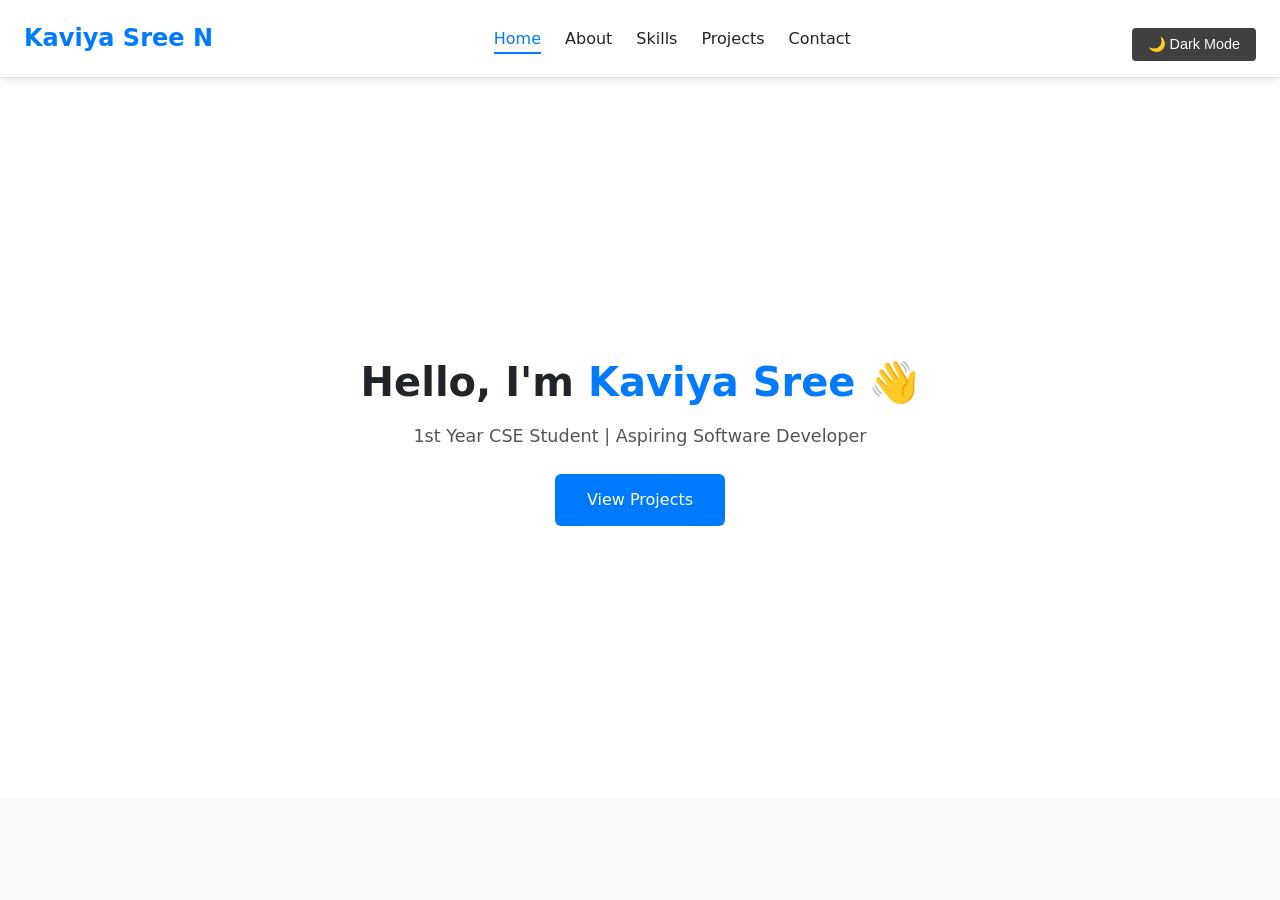
==== index.html @ c75dd2bb "Add files via upload" ====
<!DOCTYPE html>
<html lang="en">
<head>
  <meta charset="UTF-8">
  <meta name="viewport" content="width=device-width, initial-scale=1.0">
  <title>Kaviya | Home</title>
  <link rel="stylesheet" href="style.css">
</head>
<body>

  <header>
    <h2 class="logo">Kaviya Sree N</h2>
    <nav>
      <ul>
        <li><a href="index.html" class="active">Home</a></li>
        <li><a href="about.html">About</a></li>
        <li><a href="skills.html">Skills</a></li>
        <li><a href="projects.html">Projects</a></li>
        <li><a href="contact.html">Contact</a></li>
      </ul>
    </nav>
  </header>

  <section class="hero">
    <h1>Hello, I'm <span>Kaviya Sree</span> 👋</h1>
    <p>1st Year CSE Student | Aspiring Software Developer</p>
    <a href="projects.html" class="btn">View Projects</a>
  </section>

  <script src="script.js"></script>
</body>
</html>
---- style.css ----
/* style.css */
:root {
  --bg: #f8f9fa;
  --bg-dark: #1a1a1a;
  --text: #212529;
  --text-light: #f8f9fa;
  --accent: #007bff;
  --accent-alt: #0056b3;
  --card-bg: white;
  --card-bg-dark: #2d2d2d;
  --border: #dee2e6;
  --border-dark: #404040;
  --shadow: 0 2px 8px rgba(0, 0, 0, 0.1);
  --shadow-lg: 0 4px 12px rgba(0, 0, 0, 0.12);
}

* {
  margin: 0;
  padding: 0;
  box-sizing: border-box;
}

body {
  font-family: "Segoe UI", system-ui, -apple-system, sans-serif;
  background-color: var(--bg);
  color: var(--text);
  line-height: 1.6;
  transition: background-color 0.3s, color 0.3s;
}

.container {
  max-width: 1000px;
  margin: 0 auto;
  padding: 2rem 1.5rem;
}

/* Header & Navbar */
header {
  display: flex;
  justify-content: space-between;
  align-items: center;
  padding: 1rem 1.5rem;
  border-bottom: 1px solid var(--border);
  background-color: white;
  position: sticky;
  top: 0;
  z-index: 100;
  box-shadow: var(--shadow);
}

.logo {
  font-size: 1.5rem;
  font-weight: bold;
  color: var(--accent);
}

header nav ul {
  display: flex;
  gap: 1.5rem;
  list-style: none;
}

header nav a {
  text-decoration: none;
  color: var(--text);
  font-weight: 500;
  padding-bottom: 0.25rem;
  border-bottom: 2px solid transparent;
  transition: color 0.2s, border-color 0.2s;
}

header nav a:hover,
header nav a.active {
  color: var(--accent);
  border-bottom-color: var(--accent);
}

/* Dark mode body colors */
body.dark-mode {
  --bg: #121212;
  --text: #e0e0e0;
  --border: #404040;
  --card-bg: #242424;
}

/* Hero section */
.hero {
  min-height: 80vh;
  display: flex;
  flex-direction: column;
  justify-content: center;
  align-items: center;
  text-align: center;
  padding: 2rem 1rem;
  background-color: white;
}

.hero h1 {
  font-size: 2.5rem;
  margin-bottom: 0.5rem;
}

.hero span {
  color: var(--accent);
}

.hero p {
  font-size: 1.1rem;
  margin-bottom: 1.5rem;
  color: #555;
}

/* Button */
.btn {
  display: inline-block;
  background-color: var(--accent);
  color: white;
  padding: 0.8rem 2rem;
  border-radius: 6px;
  text-decoration: none;
  font-weight: 500;
  transition: transform 0.1s, box-shadow 0.1s, background-color 0.2s;
}

.btn:hover {
  transform: translateY(-2px);
  box-shadow: 0 4px 12px rgba(0, 0, 0, 0.2);
  background-color: var(--accent-alt);
}

/* Sections */
section h2 {
  margin-bottom: 1.5rem;
  font-size: 1.8rem;
  color: var(--accent);
}

/* Skills cards */
.skills-container {
  display: grid;
  grid-template-columns: repeat(auto-fit, minmax(140px, 1fr));
  gap: 1rem;
}

.card {
  background-color: var(--card-bg);
  border: 1px solid var(--border);
  border-radius: 8px;
  padding: 1rem;
  text-align: center;
  font-weight: 500;
  box-shadow: var(--shadow);
  transition: transform 0.2s, box-shadow 0.2s;
}

.card:hover {
  transform: translateY(-3px);
  box-shadow: var(--shadow-lg);
}

/* Projects */
#projects .project-card {
  border: 1px solid var(--border);
  border-radius: 8px;
  padding: 1.5rem;
  margin-bottom: 1.5rem;
  background-color: var(--card-bg);
  box-shadow: var(--shadow);
  transition: box-shadow 0.2s;
}

#projects .project-card:hover {
  box-shadow: var(--shadow-lg);
}

#projects .project-card p {
  margin-bottom: 1rem;
  color: #555;
}

/* Contact form */
#contact form {
  max-width: 600px;
  margin: 0 auto;
  display: flex;
  flex-direction: column;
  gap: 0.8rem;
}

#contact input,
#contact textarea {
  padding: 0.8rem;
  border: 1px solid var(--border);
  border-radius: 6px;
  font-size: 1rem;
  outline: none;
  background-color: var(--card-bg);
  color: inherit;
  transition: border-color 0.2s, box-shadow 0.2s;
}

#contact input:focus,
#contact textarea:focus {
  border-color: var(--accent);
  box-shadow: 0 0 0 3px rgba(0, 123, 255, 0.15);
}

#contact textarea {
  min-height: 120px;
}
/* Contact links (email, GitHub, LinkedIn) */
.contact-links {
  display: flex;
  flex-wrap: wrap;
  gap: 1rem;
  margin-bottom: 2rem;
}

.contact-link {
  display: flex;
  align-items: center;
  gap: 0.5rem;
  text-decoration: none;
  color: var(--accent);
  font-weight: 500;
  padding: 0.6rem 1rem;
  border: 1px solid var(--border);
  border-radius: 6px;
  transition: background-color 0.2s, border-color 0.2s;
}

.contact-link:hover {
  background-color: rgba(0, 123, 255, 0.05);
  border-color: var(--accent);
}

/* Icons inside links */
.contact-link i {
  font-size: 1.1rem;
}

/* Dark mode toggle */
#dark-mode-toggle {
  display: block;
  padding: 0.5rem 1rem;
  margin-top: 0.75rem;
  background-color: #404040;
  color: #f8f9fa;
  border: none;
  border-radius: 4px;
  cursor: pointer;
  font-size: 0.9rem;
  transition: background-color 0.2s;
}

#dark-mode-toggle:hover {
  background-color: #555;
}

/* Footer */
footer {
  text-align: center;
  padding: 1.5rem 1rem;
  font-size: 0.9rem;
  color: #666;
  border-top: 1px solid var(--border);
}

/* Responsive */
@media (max-width: 768px) {
  header {
    flex-direction: column;
    gap: 0.75rem;
  }

  header nav ul {
    flex-wrap: wrap;
    justify-content: center;
  }

  .hero h1 {
    font-size: 2rem;
  }

  .container {
    padding: 1.5rem;
  }
}
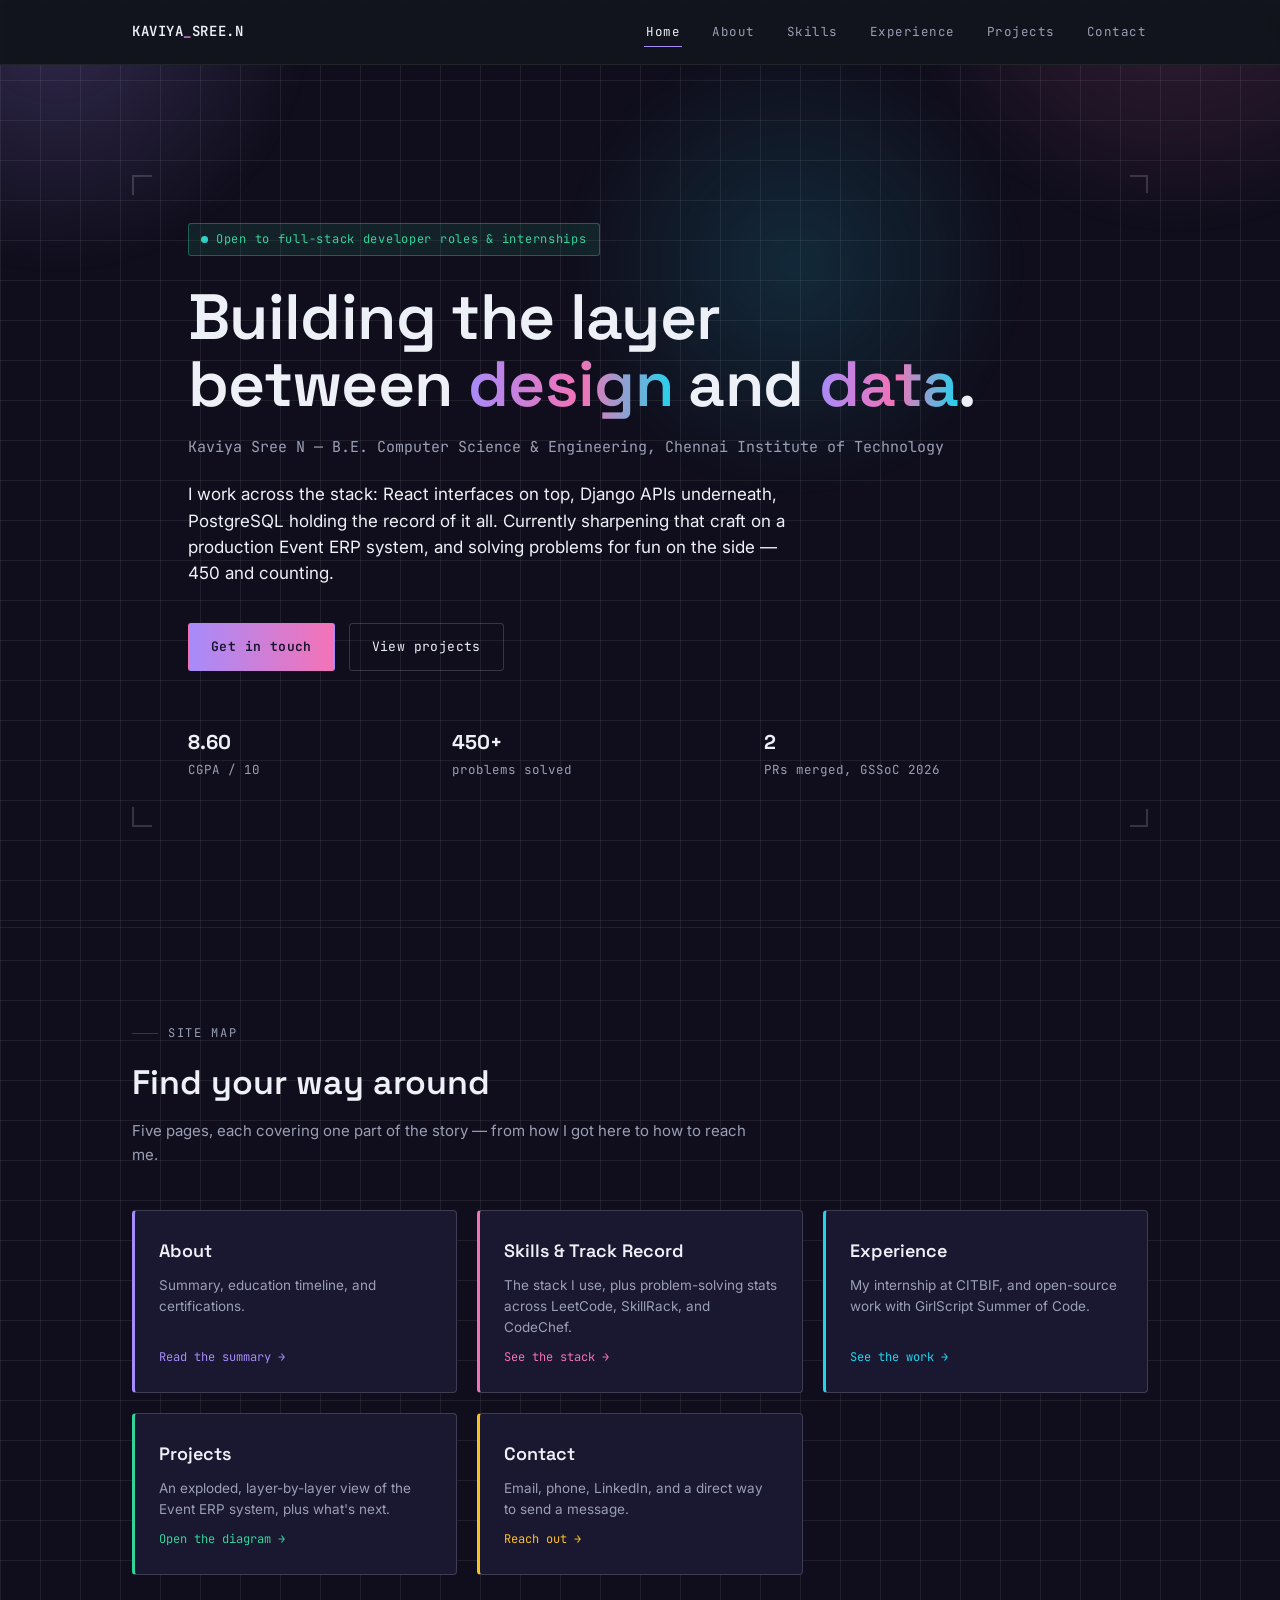
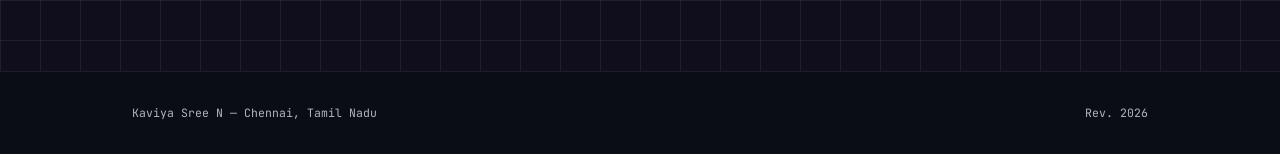
==== commit 11e2fa47: "First commit of portfolio" ====
--- a/index.html
+++ b/index.html
@@ -1,32 +1,95 @@
-<!DOCTYPE html>
-<html lang="en">
-<head>
-  <meta charset="UTF-8">
-  <meta name="viewport" content="width=device-width, initial-scale=1.0">
-  <title>Kaviya | Home</title>
-  <link rel="stylesheet" href="style.css">
-</head>
-<body>
-
-  <header>
-    <h2 class="logo">Kaviya Sree N</h2>
-    <nav>
-      <ul>
-        <li><a href="index.html" class="active">Home</a></li>
-        <li><a href="about.html">About</a></li>
-        <li><a href="skills.html">Skills</a></li>
-        <li><a href="projects.html">Projects</a></li>
-        <li><a href="contact.html">Contact</a></li>
-      </ul>
-    </nav>
-  </header>
-
-  <section class="hero">
-    <h1>Hello, I'm <span>Kaviya Sree</span> 👋</h1>
-    <p>1st Year CSE Student | Aspiring Software Developer</p>
-    <a href="projects.html" class="btn">View Projects</a>
-  </section>
-
-  <script src="script.js"></script>
-</body>
-</html>+<!DOCTYPE html>
+<html lang="en">
+<head>
+<meta charset="UTF-8">
+<meta name="viewport" content="width=device-width, initial-scale=1.0">
+<title>Kaviya Sree N — Full-Stack Web Developer</title>
+<link rel="preconnect" href="https://fonts.googleapis.com">
+<link href="https://fonts.googleapis.com/css2?family=Space+Grotesk:wght@400;500;600;700&family=Inter:wght@400;500;600&family=JetBrains+Mono:wght@400;500;600&display=swap" rel="stylesheet">
+<link rel="stylesheet" href="style.css">
+</head>
+<body class="grid-bg">
+
+<header class="nav">
+  <div class="wrap">
+    <a class="nav-mark" href="index.html">KAVIYA<span>_</span>SREE.N</a>
+    <button class="nav-toggle" aria-label="Toggle menu" aria-expanded="false">☰</button>
+    <ul class="nav-links">
+      <li><a href="index.html" class="active">Home</a></li>
+      <li><a href="about.html">About</a></li>
+      <li><a href="skills.html">Skills</a></li>
+      <li><a href="experience.html">Experience</a></li>
+      <li><a href="projects.html">Projects</a></li>
+      <li><a href="contact.html">Contact</a></li>
+    </ul>
+  </div>
+</header>
+
+<section class="hero">
+  <div class="wrap">
+    <div class="hero-frame ticks">
+      <span class="tick-tr"></span><span class="tick-br"></span>
+      <div class="hero-status"><span class="dot"></span>Open to full-stack developer roles &amp; internships</div>
+      <h1>Building the layer<br>between <em>design</em> and <em>data</em>.</h1>
+      <p class="hero-role">Kaviya Sree N — B.E. Computer Science &amp; Engineering, Chennai Institute of Technology</p>
+      <p class="hero-tagline">I work across the stack: React interfaces on top, Django APIs underneath, PostgreSQL holding the record of it all. Currently sharpening that craft on a production Event ERP system, and solving problems for fun on the side — 450 and counting.</p>
+      <div class="hero-cta">
+        <a class="btn btn-primary" href="contact.html">Get in touch</a>
+        <a class="btn btn-ghost" href="projects.html">View projects</a>
+      </div>
+      <div class="hero-meta">
+        <div><strong>8.60</strong>CGPA / 10</div>
+        <div><strong>450+</strong>problems solved</div>
+        <div><strong>2</strong>PRs merged, GSSoC 2026</div>
+      </div>
+    </div>
+  </div>
+</section>
+
+<section>
+  <div class="wrap">
+    <div class="sec-head">
+      <div class="eyebrow">Site map</div>
+      <h2>Find your way around</h2>
+      <p>Five pages, each covering one part of the story — from how I got here to how to reach me.</p>
+    </div>
+    <div class="preview-grid">
+      <a class="preview-card" href="about.html">
+        <h3>About</h3>
+        <p>Summary, education timeline, and certifications.</p>
+        <span class="go">Read the summary →</span>
+      </a>
+      <a class="preview-card" href="skills.html">
+        <h3>Skills &amp; Track Record</h3>
+        <p>The stack I use, plus problem-solving stats across LeetCode, SkillRack, and CodeChef.</p>
+        <span class="go">See the stack →</span>
+      </a>
+      <a class="preview-card" href="experience.html">
+        <h3>Experience</h3>
+        <p>My internship at CITBIF, and open-source work with GirlScript Summer of Code.</p>
+        <span class="go">See the work →</span>
+      </a>
+      <a class="preview-card" href="projects.html">
+        <h3>Projects</h3>
+        <p>An exploded, layer-by-layer view of the Event ERP system, plus what's next.</p>
+        <span class="go">Open the diagram →</span>
+      </a>
+      <a class="preview-card" href="contact.html">
+        <h3>Contact</h3>
+        <p>Email, phone, LinkedIn, and a direct way to send a message.</p>
+        <span class="go">Reach out →</span>
+      </a>
+    </div>
+  </div>
+</section>
+
+<footer class="site-footer">
+  <div class="wrap">
+    <span>Kaviya Sree N — Chennai, Tamil Nadu</span>
+    <span>Rev. 2026</span>
+  </div>
+</footer>
+
+<script src="script.js"></script>
+</body>
+</html>
--- a/style.css
+++ b/style.css
@@ -1,288 +1,392 @@
-/* style.css */
-:root {
-  --bg: #f8f9fa;
-  --bg-dark: #1a1a1a;
-  --text: #212529;
-  --text-light: #f8f9fa;
-  --accent: #007bff;
-  --accent-alt: #0056b3;
-  --card-bg: white;
-  --card-bg-dark: #2d2d2d;
-  --border: #dee2e6;
-  --border-dark: #404040;
-  --shadow: 0 2px 8px rgba(0, 0, 0, 0.1);
-  --shadow-lg: 0 4px 12px rgba(0, 0, 0, 0.12);
-}
-
-* {
-  margin: 0;
-  padding: 0;
-  box-sizing: border-box;
-}
-
-body {
-  font-family: "Segoe UI", system-ui, -apple-system, sans-serif;
-  background-color: var(--bg);
-  color: var(--text);
-  line-height: 1.6;
-  transition: background-color 0.3s, color 0.3s;
-}
-
-.container {
-  max-width: 1000px;
-  margin: 0 auto;
-  padding: 2rem 1.5rem;
-}
-
-/* Header & Navbar */
-header {
-  display: flex;
-  justify-content: space-between;
-  align-items: center;
-  padding: 1rem 1.5rem;
-  border-bottom: 1px solid var(--border);
-  background-color: white;
-  position: sticky;
-  top: 0;
-  z-index: 100;
-  box-shadow: var(--shadow);
-}
-
-.logo {
-  font-size: 1.5rem;
-  font-weight: bold;
-  color: var(--accent);
-}
-
-header nav ul {
-  display: flex;
-  gap: 1.5rem;
-  list-style: none;
-}
-
-header nav a {
-  text-decoration: none;
-  color: var(--text);
-  font-weight: 500;
-  padding-bottom: 0.25rem;
-  border-bottom: 2px solid transparent;
-  transition: color 0.2s, border-color 0.2s;
-}
-
-header nav a:hover,
-header nav a.active {
-  color: var(--accent);
-  border-bottom-color: var(--accent);
-}
-
-/* Dark mode body colors */
-body.dark-mode {
-  --bg: #121212;
-  --text: #e0e0e0;
-  --border: #404040;
-  --card-bg: #242424;
-}
-
-/* Hero section */
-.hero {
-  min-height: 80vh;
-  display: flex;
-  flex-direction: column;
-  justify-content: center;
-  align-items: center;
-  text-align: center;
-  padding: 2rem 1rem;
-  background-color: white;
-}
-
-.hero h1 {
-  font-size: 2.5rem;
-  margin-bottom: 0.5rem;
-}
-
-.hero span {
-  color: var(--accent);
-}
-
-.hero p {
-  font-size: 1.1rem;
-  margin-bottom: 1.5rem;
-  color: #555;
-}
-
-/* Button */
-.btn {
-  display: inline-block;
-  background-color: var(--accent);
-  color: white;
-  padding: 0.8rem 2rem;
-  border-radius: 6px;
-  text-decoration: none;
-  font-weight: 500;
-  transition: transform 0.1s, box-shadow 0.1s, background-color 0.2s;
-}
-
-.btn:hover {
-  transform: translateY(-2px);
-  box-shadow: 0 4px 12px rgba(0, 0, 0, 0.2);
-  background-color: var(--accent-alt);
-}
-
-/* Sections */
-section h2 {
-  margin-bottom: 1.5rem;
-  font-size: 1.8rem;
-  color: var(--accent);
-}
-
-/* Skills cards */
-.skills-container {
-  display: grid;
-  grid-template-columns: repeat(auto-fit, minmax(140px, 1fr));
-  gap: 1rem;
-}
-
-.card {
-  background-color: var(--card-bg);
-  border: 1px solid var(--border);
-  border-radius: 8px;
-  padding: 1rem;
-  text-align: center;
-  font-weight: 500;
-  box-shadow: var(--shadow);
-  transition: transform 0.2s, box-shadow 0.2s;
-}
-
-.card:hover {
-  transform: translateY(-3px);
-  box-shadow: var(--shadow-lg);
-}
-
-/* Projects */
-#projects .project-card {
-  border: 1px solid var(--border);
-  border-radius: 8px;
-  padding: 1.5rem;
-  margin-bottom: 1.5rem;
-  background-color: var(--card-bg);
-  box-shadow: var(--shadow);
-  transition: box-shadow 0.2s;
-}
-
-#projects .project-card:hover {
-  box-shadow: var(--shadow-lg);
-}
-
-#projects .project-card p {
-  margin-bottom: 1rem;
-  color: #555;
-}
-
-/* Contact form */
-#contact form {
-  max-width: 600px;
-  margin: 0 auto;
-  display: flex;
-  flex-direction: column;
-  gap: 0.8rem;
-}
-
-#contact input,
-#contact textarea {
-  padding: 0.8rem;
-  border: 1px solid var(--border);
-  border-radius: 6px;
-  font-size: 1rem;
-  outline: none;
-  background-color: var(--card-bg);
-  color: inherit;
-  transition: border-color 0.2s, box-shadow 0.2s;
-}
-
-#contact input:focus,
-#contact textarea:focus {
-  border-color: var(--accent);
-  box-shadow: 0 0 0 3px rgba(0, 123, 255, 0.15);
-}
-
-#contact textarea {
-  min-height: 120px;
-}
-/* Contact links (email, GitHub, LinkedIn) */
-.contact-links {
-  display: flex;
-  flex-wrap: wrap;
-  gap: 1rem;
-  margin-bottom: 2rem;
-}
-
-.contact-link {
-  display: flex;
-  align-items: center;
-  gap: 0.5rem;
-  text-decoration: none;
-  color: var(--accent);
-  font-weight: 500;
-  padding: 0.6rem 1rem;
-  border: 1px solid var(--border);
-  border-radius: 6px;
-  transition: background-color 0.2s, border-color 0.2s;
-}
-
-.contact-link:hover {
-  background-color: rgba(0, 123, 255, 0.05);
-  border-color: var(--accent);
-}
-
-/* Icons inside links */
-.contact-link i {
-  font-size: 1.1rem;
-}
-
-/* Dark mode toggle */
-#dark-mode-toggle {
-  display: block;
-  padding: 0.5rem 1rem;
-  margin-top: 0.75rem;
-  background-color: #404040;
-  color: #f8f9fa;
-  border: none;
-  border-radius: 4px;
-  cursor: pointer;
-  font-size: 0.9rem;
-  transition: background-color 0.2s;
-}
-
-#dark-mode-toggle:hover {
-  background-color: #555;
-}
-
-/* Footer */
-footer {
-  text-align: center;
-  padding: 1.5rem 1rem;
-  font-size: 0.9rem;
-  color: #666;
-  border-top: 1px solid var(--border);
-}
-
-/* Responsive */
-@media (max-width: 768px) {
-  header {
-    flex-direction: column;
-    gap: 0.75rem;
-  }
-
-  header nav ul {
-    flex-wrap: wrap;
-    justify-content: center;
-  }
-
-  .hero h1 {
-    font-size: 2rem;
-  }
-
-  .container {
-    padding: 1.5rem;
-  }
-}+:root{
+  --ink:#eef0f7;
+  --blueprint:#0a0d16;
+  --blueprint-line: rgba(255,255,255,0.07);
+  --blueprint-line-strong: rgba(255,255,255,0.16);
+  --paper:#100e1c;
+  --paper-raised:#1a1830;
+  --amber:#fbbf24;
+  --teal:#22d3ee;
+  --violet:#a78bfa;
+  --pink:#f472b6;
+  --emerald:#34d399;
+  --muted:#9a9fb5;
+  --white:#272442;
+
+  --display: 'Space Grotesk', sans-serif;
+  --body: 'Inter', sans-serif;
+  --mono: 'JetBrains Mono', monospace;
+}
+
+*{ box-sizing: border-box; }
+html{ scroll-behavior: smooth; }
+body{
+  margin:0;
+  background: var(--paper);
+  color: var(--ink);
+  font-family: var(--body);
+  line-height: 1.55;
+  -webkit-font-smoothing: antialiased;
+}
+
+a{ color: inherit; }
+img{ max-width:100%; }
+::selection{ background: var(--pink); color: var(--paper); }
+:focus-visible{ outline: 2px solid var(--teal); outline-offset: 3px; }
+
+.wrap{ max-width: 1080px; margin: 0 auto; padding: 0 32px; }
+
+.grid-bg{
+  background-image:
+    linear-gradient(var(--blueprint-line) 1px, transparent 1px),
+    linear-gradient(90deg, var(--blueprint-line) 1px, transparent 1px);
+  background-size: 40px 40px;
+}
+
+.ticks{ position:relative; }
+.ticks::before, .ticks::after, .ticks .tick-tr, .ticks .tick-br{
+  content:""; position:absolute; width:18px; height:18px;
+  border: 2px solid var(--blueprint-line-strong);
+}
+.ticks::before{ top:0; left:0; border-right:none; border-bottom:none; }
+.ticks::after{ bottom:0; left:0; border-right:none; border-top:none; }
+.ticks .tick-tr{ top:0; right:0; border-left:none; border-bottom:none; }
+.ticks .tick-br{ bottom:0; right:0; border-left:none; border-top:none; }
+
+.eyebrow{
+  font-family: var(--mono); font-size: 12px; letter-spacing: 0.14em;
+  text-transform: uppercase; color: var(--muted);
+  display:flex; align-items:center; gap:10px; margin: 0 0 14px;
+}
+.eyebrow::before{ content:""; width:26px; height:1px; background: var(--blueprint-line-strong); }
+
+h1,h2,h3{ font-family: var(--display); font-weight: 600; margin: 0; color: var(--ink); }
+
+section{ padding: 96px 0; position:relative; }
+section + section{ border-top: 1px solid var(--blueprint-line); }
+
+/* ---------- nav ---------- */
+header.nav{
+  position: sticky; top:0; z-index: 50;
+  background: rgba(18,21,28,0.86);
+  backdrop-filter: blur(8px);
+  border-bottom: 1px solid var(--blueprint-line);
+}
+.nav .wrap{ display:flex; align-items:center; justify-content:space-between; height: 64px; }
+.nav-mark{ font-family: var(--mono); font-weight:600; font-size:14px; letter-spacing:0.04em; text-decoration:none; }
+.nav-mark span{
+  background: linear-gradient(90deg, var(--violet), var(--pink));
+  -webkit-background-clip: text; background-clip: text; color: transparent;
+}
+.nav-links{ display:flex; gap:28px; font-family: var(--mono); font-size:12.5px; letter-spacing:0.04em; list-style:none; margin:0; padding:0; }
+.nav-links a{
+  text-decoration:none; color: var(--muted); padding: 6px 2px;
+  border-bottom: 1px solid transparent; transition: color .15s ease, border-color .15s ease;
+}
+.nav-links a:hover{ color: var(--ink); border-color: var(--pink); }
+.nav-links a.active{ color: var(--ink); border-color: var(--violet); }
+
+.nav-toggle{
+  display:none; background:none; border:1px solid var(--blueprint-line-strong);
+  border-radius:3px; width:38px; height:34px; cursor:pointer;
+  font-family: var(--mono); color: var(--ink); font-size:16px;
+}
+
+@media (max-width: 720px){
+  .nav-links{
+    position:absolute; top:64px; left:0; right:0;
+    background: var(--paper-raised); border-bottom: 1px solid var(--blueprint-line-strong);
+    flex-direction:column; gap:0; padding: 8px 0;
+    display:none;
+  }
+  .nav-links.open{ display:flex; }
+  .nav-links a{ padding: 14px 32px; display:block; }
+  .nav-toggle{ display:block; }
+}
+
+/* ---------- generic page hero (inner pages) ---------- */
+.page-hero{ padding: 68px 0 56px; }
+.page-hero .frame{ padding: 40px clamp(18px,4vw,48px); }
+.page-hero h1{ font-size: clamp(32px, 5vw, 48px); line-height:1.08; letter-spacing:-0.01em; }
+.page-hero p.lede{ max-width:600px; color: var(--muted); margin-top:16px; font-size:16px; }
+
+/* ---------- hero (home) ---------- */
+.hero{ padding-top: 110px; padding-bottom: 100px; position:relative; overflow:hidden; }
+.hero::before{
+  content:""; position:absolute; inset: -20% -10% auto -10%; height: 620px;
+  background:
+    radial-gradient(420px circle at 12% 20%, rgba(167,139,250,0.22), transparent 60%),
+    radial-gradient(460px circle at 85% 10%, rgba(244,114,182,0.18), transparent 60%),
+    radial-gradient(380px circle at 60% 60%, rgba(34,211,238,0.14), transparent 60%);
+  filter: blur(10px);
+  pointer-events:none;
+  z-index:0;
+}
+.hero .wrap{ position:relative; z-index:1; }
+.hero-frame{ padding: 48px clamp(20px, 5vw, 56px); }
+.hero-status{
+  display:inline-flex; align-items:center; gap:8px; font-family: var(--mono); font-size:12px;
+  letter-spacing:.06em; color: var(--emerald); background: rgba(52,211,153,0.1);
+  border: 1px solid rgba(52,211,153,0.35); padding: 6px 12px; border-radius: 3px; margin-bottom: 28px;
+}
+.hero-status .dot{
+  width:7px; height:7px; border-radius:50%;
+  background: linear-gradient(90deg, var(--emerald), var(--teal));
+  animation: pulse 2.2s infinite ease-in-out;
+}
+@keyframes pulse{ 0%,100%{ opacity:1; } 50%{ opacity:.35; } }
+.hero h1{ font-size: clamp(38px, 6vw, 64px); line-height: 1.05; letter-spacing: -0.01em; }
+.hero h1 em{
+  font-style: normal;
+  background: linear-gradient(90deg, var(--violet), var(--pink) 55%, var(--teal));
+  -webkit-background-clip: text; background-clip: text; color: transparent;
+}
+.hero-role{ font-family: var(--mono); font-size: 15px; color: var(--muted); margin-top: 18px; }
+.hero-tagline{ max-width: 620px; font-size: 17px; margin-top: 22px; }
+.hero-cta{ display:flex; gap:14px; flex-wrap:wrap; margin-top: 36px; }
+.btn{
+  font-family: var(--mono); font-size: 13px; letter-spacing: 0.03em; padding: 13px 22px;
+  border-radius: 3px; text-decoration:none; display:inline-flex; align-items:center; gap:8px;
+  transition: transform .15s ease, box-shadow .15s ease; border:1px solid transparent;
+}
+.btn-primary{
+  background: linear-gradient(90deg, var(--violet), var(--pink));
+  color: #17122b; font-weight:600; border-color: transparent;
+}
+.btn-primary:hover{ transform: translateY(-2px); box-shadow: 0 6px 0 0 var(--teal); }
+.btn-ghost{ background: transparent; color: var(--ink); border-color: var(--blueprint-line-strong); }
+.btn-ghost:hover{ border-color: var(--ink); transform: translateY(-2px); }
+.hero-meta{ margin-top: 56px; display:grid; grid-template-columns: repeat(3, auto); gap: 40px; font-family: var(--mono); font-size: 12.5px; color: var(--muted); }
+.hero-meta strong{ display:block; color: var(--ink); font-size: 20px; font-family: var(--display); margin-bottom: 2px; }
+
+/* ---------- section heads ---------- */
+.sec-head{ margin-bottom: 44px; max-width: 640px; }
+.sec-head h2{ font-size: clamp(26px, 3.4vw, 34px); }
+.sec-head p{ color: var(--muted); margin-top: 10px; font-size: 15px; }
+
+/* ---------- home preview cards (link out to pages) ---------- */
+.preview-grid{ display:grid; grid-template-columns: repeat(3,1fr); gap: 20px; }
+.preview-card{
+  background: var(--paper-raised); border: 1px solid var(--blueprint-line-strong);
+  border-left: 3px solid var(--violet);
+  border-radius: 4px; padding: 26px 24px; text-decoration:none; color: var(--ink);
+  display:flex; flex-direction:column; gap:10px; transition: transform .15s ease, box-shadow .15s ease;
+}
+.preview-card:nth-child(1){ border-left-color: var(--violet); }
+.preview-card:nth-child(2){ border-left-color: var(--pink); }
+.preview-card:nth-child(3){ border-left-color: var(--teal); }
+.preview-card:nth-child(4){ border-left-color: var(--emerald); }
+.preview-card:nth-child(5){ border-left-color: var(--amber); }
+.preview-card:hover{ transform: translateY(-4px); box-shadow: -8px 8px 0 0 var(--blueprint-line-strong); }
+.preview-card h3{ font-size:18px; }
+.preview-card p{ color: var(--muted); font-size:13.5px; margin:0; flex-grow:1; }
+.preview-card:nth-child(1) .go{ color: var(--violet); }
+.preview-card:nth-child(2) .go{ color: var(--pink); }
+.preview-card:nth-child(3) .go{ color: var(--teal); }
+.preview-card:nth-child(4) .go{ color: var(--emerald); }
+.preview-card:nth-child(5) .go{ color: var(--amber); }
+.preview-card .go{ font-family: var(--mono); font-size:12px; }
+
+/* ---------- about ---------- */
+.about-grid{ display:grid; grid-template-columns: 1fr 280px; gap: 56px; align-items:start; }
+.about-grid p{ font-size: 16px; }
+.about-grid p + p{ margin-top: 16px; }
+.spec-card{ background: var(--paper-raised); border: 1px solid var(--blueprint-line-strong); border-radius: 4px; padding: 22px; }
+.spec-card .eyebrow{ margin-bottom: 12px; }
+.spec-row{ display:flex; justify-content:space-between; gap:12px; font-family: var(--mono); font-size:12.5px; padding: 9px 0; border-bottom: 1px dashed var(--blueprint-line-strong); }
+.spec-row:last-child{ border-bottom:none; }
+.spec-row span:first-child{ color: var(--muted); }
+.spec-row span:last-child{ font-weight:600; text-align:right; }
+
+/* ---------- skills ---------- */
+.skills-grid{ display:grid; grid-template-columns: repeat(3, 1fr); gap: 1px; background: var(--blueprint-line-strong); border: 1px solid var(--blueprint-line-strong); }
+.skill-cell{ background: var(--paper-raised); padding: 26px 24px; border-top: 3px solid var(--violet); }
+.skill-cell:nth-child(1){ border-top-color: var(--violet); }
+.skill-cell:nth-child(2){ border-top-color: var(--pink); }
+.skill-cell:nth-child(3){ border-top-color: var(--teal); }
+.skill-cell:nth-child(4){ border-top-color: var(--emerald); }
+.skill-cell:nth-child(5){ border-top-color: var(--amber); }
+.skill-cell:nth-child(6){ border-top-color: var(--violet); }
+.skill-cell .eyebrow{ font-size:11px; margin-bottom:14px; }
+.skill-tags{ display:flex; flex-wrap:wrap; gap:8px; }
+.tag{ font-family: var(--mono); font-size:12.5px; padding: 5px 10px; border: 1px solid var(--blueprint-line-strong); border-radius: 3px; background: var(--white); }
+.skill-cell:nth-child(1) .tag{ border-color: rgba(167,139,250,0.45); }
+.skill-cell:nth-child(2) .tag{ border-color: rgba(244,114,182,0.45); }
+.skill-cell:nth-child(3) .tag{ border-color: rgba(34,211,238,0.45); }
+.skill-cell:nth-child(4) .tag{ border-color: rgba(52,211,153,0.45); }
+.skill-cell:nth-child(5) .tag{ border-color: rgba(251,191,36,0.45); }
+.skill-cell:nth-child(6) .tag{ border-color: rgba(167,139,250,0.45); }
+
+/* ---------- experience ---------- */
+.exp-card{ display:grid; grid-template-columns: 210px 1fr; gap: 40px; background: var(--paper-raised); border: 1px solid var(--blueprint-line-strong); border-radius: 4px; padding: 34px; }
+.exp-side .role{ font-family: var(--display); font-weight:600; font-size:19px; }
+.exp-side .org{ color: var(--pink); font-family: var(--mono); font-size:13px; margin-top:6px; }
+.exp-side .dates{ color: var(--muted); font-family: var(--mono); font-size:12px; margin-top:14px; }
+.exp-list{ list-style:none; margin:0; padding:0; }
+.exp-list li{ position:relative; padding-left: 22px; margin-bottom: 14px; font-size:15px; }
+.exp-list li::before{ content:"→"; position:absolute; left:0; color: var(--teal); font-family: var(--mono); }
+
+/* ---------- projects / signature stack diagram ---------- */
+.project-block{ margin-bottom: 64px; }
+.project-block:last-child{ margin-bottom:0; }
+.project-head{ display:flex; justify-content:space-between; align-items:baseline; flex-wrap:wrap; gap:12px; margin-bottom: 8px; }
+.project-head h3{ font-size:22px; }
+.project-stack-tags{ display:flex; gap:8px; font-family: var(--mono); font-size:11.5px; color: var(--muted); }
+.project-desc{ max-width: 640px; color: var(--ink); margin-bottom: 34px; }
+
+.stack-diagram{ display:grid; grid-template-columns: 1fr; gap: 14px; max-width: 620px; padding: 40px clamp(16px,4vw,40px); perspective: 1200px; }
+.stack-layer{
+  position:relative; background: var(--white); border: 1.5px solid var(--blueprint-line-strong);
+  border-left: 4px solid var(--violet); border-radius: 4px;
+  padding: 18px 20px; display:flex; align-items:center; justify-content:space-between; gap: 16px;
+  transition: transform .35s ease, box-shadow .35s ease, background .35s ease; cursor: default;
+}
+.stack-layer:nth-child(1){ border-left-color: var(--violet); }
+.stack-layer:nth-child(2){ border-left-color: var(--pink); }
+.stack-layer:nth-child(3){ border-left-color: var(--teal); }
+.stack-layer .l-name{ font-family: var(--display); font-weight:600; font-size:16px; }
+.stack-layer .l-role{ font-family: var(--mono); font-size:12px; color: var(--muted); margin-top:3px; }
+.stack-layer .l-tag{ font-family: var(--mono); font-size:11px; padding:4px 9px; border-radius:3px; white-space:nowrap; border: 1px solid; }
+.stack-layer:nth-child(1) .l-tag{ color: var(--violet); border-color: rgba(167,139,250,0.4); }
+.stack-layer:nth-child(2) .l-tag{ color: var(--pink); border-color: rgba(244,114,182,0.4); }
+.stack-layer:nth-child(3) .l-tag{ color: var(--teal); border-color: rgba(34,211,238,0.4); }
+.stack-layer::after{ content:""; position:absolute; left: 24px; bottom:-14px; width:1px; height:14px; background: repeating-linear-gradient(to bottom, var(--blueprint-line-strong) 0 4px, transparent 4px 8px); }
+.stack-layer:last-child::after{ display:none; }
+.stack-layer:hover{ transform: translateX(14px); box-shadow: -14px 0 0 0 currentColor; background: var(--paper-raised); }
+.stack-layer:nth-child(1):hover{ color: var(--violet); }
+.stack-layer:nth-child(2):hover{ color: var(--pink); }
+.stack-layer:nth-child(3):hover{ color: var(--teal); }
+.stack-layer:hover .l-name{ color: var(--ink); }
+.project-note{ font-family: var(--mono); font-size: 11.5px; color: var(--muted); margin-top: 8px; padding-left: clamp(16px,4vw,40px); }
+.status-tag{ font-family: var(--mono); font-size: 11px; letter-spacing:.04em; padding: 4px 10px; border-radius: 3px; background: rgba(234,176,84,0.14); color: var(--amber); border: 1px solid rgba(234,176,84,0.4); }
+
+/* ---------- open source ---------- */
+.oss-card{ display:flex; align-items:center; gap:28px; background: var(--paper-raised); border: 1px solid var(--blueprint-line-strong); border-radius: 4px; padding: 30px 34px; flex-wrap:wrap; }
+.oss-badge{
+  font-family: var(--mono); font-weight:600; font-size:26px; color: var(--ink);
+  border-radius: 50%; width: 84px; height:84px; display:flex; align-items:center; justify-content:center; flex-shrink:0;
+  background: linear-gradient(var(--paper-raised), var(--paper-raised)) padding-box,
+              linear-gradient(135deg, var(--violet), var(--pink), var(--teal)) border-box;
+  border: 2px solid transparent;
+}
+.oss-text h3{ font-size:19px; margin-bottom:6px; }
+.oss-text p{ color: var(--muted); font-size:14.5px; max-width:520px; margin:0; }
+
+/* ---------- stats ---------- */
+.stats-grid{ display:grid; grid-template-columns: repeat(4, 1fr); gap: 22px; }
+.stat-card{ background: var(--paper-raised); border: 1px solid var(--blueprint-line-strong); border-top: 3px solid var(--violet); border-radius: 4px; padding: 22px 20px; }
+.stat-card:nth-child(1){ border-top-color: var(--violet); }
+.stat-card:nth-child(2){ border-top-color: var(--pink); }
+.stat-card:nth-child(3){ border-top-color: var(--teal); }
+.stat-card:nth-child(4){ border-top-color: var(--emerald); }
+.stat-card .num{ font-family: var(--display); font-size: 30px; font-weight:700; }
+.stat-card .label{ font-family: var(--mono); font-size:11.5px; color: var(--muted); margin-top:4px; }
+.gauge{ margin-top: 14px; height: 6px; border-radius: 3px; background: var(--blueprint-line); overflow:hidden; }
+.gauge > span{ display:block; height:100%; border-radius:3px; transform-origin:left; transform: scaleX(0); animation: fill 1.1s ease forwards; animation-delay: .2s; }
+.stat-card:nth-child(1) .gauge > span{ background: var(--violet); }
+.stat-card:nth-child(2) .gauge > span{ background: var(--pink); }
+.stat-card:nth-child(3) .gauge > span{ background: var(--teal); }
+.stat-card:nth-child(4) .gauge > span{ background: var(--emerald); }
+@keyframes fill{ to{ transform: scaleX(1); } }
+
+.achieve-list{ margin-top: 40px; list-style:none; padding:0; }
+.achieve-list li{ display:flex; gap:16px; padding: 14px 0; border-bottom: 1px dashed var(--blueprint-line-strong); font-size: 14.5px; }
+.achieve-list li:last-child{ border-bottom:none; }
+.achieve-list .mark{ font-family: var(--mono); flex-shrink:0; }
+.achieve-list li:nth-child(1) .mark{ color: var(--violet); }
+.achieve-list li:nth-child(2) .mark{ color: var(--pink); }
+.achieve-list li:nth-child(3) .mark{ color: var(--teal); }
+
+/* ---------- education & certs ---------- */
+.edu-cert-grid{ display:grid; grid-template-columns: 1.3fr 1fr; gap: 56px; }
+.timeline{ list-style:none; margin:0; padding:0; }
+.timeline li{ position:relative; padding-left:28px; padding-bottom: 30px; }
+.timeline li::before{ content:""; position:absolute; left:4px; top:6px; width:9px; height:9px; border-radius:50%; background: var(--violet); }
+.timeline li:nth-child(1)::before{ background: var(--violet); }
+.timeline li:nth-child(2)::before{ background: var(--pink); }
+.timeline li:nth-child(3)::before{ background: var(--teal); }
+.timeline li::after{ content:""; position:absolute; left:8px; top:16px; bottom:0; width:1px; background: var(--blueprint-line-strong); }
+.timeline li:last-child::after{ display:none; }
+.timeline .t-title{ font-family:var(--display); font-weight:600; font-size:16px; }
+.timeline .t-meta{ font-family: var(--mono); font-size:12px; color: var(--muted); margin-top:4px; }
+
+.cert-list{ list-style:none; margin:0; padding:0; }
+.cert-list li{ font-size: 14.5px; padding: 12px 0; border-bottom: 1px dashed var(--blueprint-line-strong); }
+.cert-list li:last-child{ border-bottom:none; }
+
+/* ---------- contact page hero CTA ---------- */
+.contact-hero{ background: var(--blueprint); color: var(--ink); padding: 90px 0; position:relative; overflow:hidden; }
+.contact-hero::before{
+  content:""; position:absolute; inset: -30% -10% auto -10%; height: 480px;
+  background:
+    radial-gradient(360px circle at 15% 30%, rgba(167,139,250,0.20), transparent 60%),
+    radial-gradient(380px circle at 80% 20%, rgba(244,114,182,0.16), transparent 60%),
+    radial-gradient(320px circle at 55% 70%, rgba(34,211,238,0.14), transparent 60%);
+  filter: blur(10px); pointer-events:none;
+}
+.contact-hero .wrap{ position:relative; z-index:1; }
+.contact-hero .eyebrow{ color: rgba(232,236,242,0.55); }
+.contact-hero .eyebrow::before{ background: rgba(232,236,242,0.3); }
+.contact-hero h1{ color: var(--ink); font-size: clamp(32px,4.6vw,48px); max-width:640px; }
+.contact-hero p.lede{ color: rgba(232,236,242,0.65); }
+.contact-row{ display:flex; flex-wrap:wrap; gap: 16px; margin-top: 36px; }
+.contact-row a{
+  font-family: var(--mono); font-size:14px; text-decoration:none; color: var(--ink);
+  border: 1px solid rgba(232,236,242,0.24); border-radius: 3px; padding: 12px 18px;
+  display:inline-flex; align-items:center; gap:8px; transition: border-color .15s ease, background .15s ease;
+}
+.contact-row a:nth-child(1):hover{ border-color: var(--violet); background: rgba(167,139,250,0.1); }
+.contact-row a:nth-child(2):hover{ border-color: var(--pink); background: rgba(244,114,182,0.1); }
+.contact-row a:nth-child(3):hover{ border-color: var(--teal); background: rgba(34,211,238,0.1); }
+
+.contact-detail-grid{ display:grid; grid-template-columns: repeat(3,1fr); gap:20px; }
+.contact-detail{ background: var(--paper-raised); border: 1px solid var(--blueprint-line-strong); border-top: 3px solid var(--violet); border-radius:4px; padding:24px; }
+.contact-detail:nth-child(1){ border-top-color: var(--violet); }
+.contact-detail:nth-child(2){ border-top-color: var(--pink); }
+.contact-detail:nth-child(3){ border-top-color: var(--teal); }
+.contact-detail .eyebrow{ font-size:11px; margin-bottom:10px; }
+.contact-detail a, .contact-detail span.val{ font-family: var(--mono); font-size:14.5px; font-weight:600; text-decoration:none; }
+.contact-detail:nth-child(1) a:hover{ color: var(--violet); }
+.contact-detail:nth-child(2) a:hover{ color: var(--pink); }
+.contact-detail:nth-child(3) a:hover{ color: var(--teal); }
+
+.contact-form{ display:grid; gap:16px; max-width:560px; }
+.contact-form label{ font-family: var(--mono); font-size:12px; color: var(--muted); display:block; margin-bottom:6px; }
+.contact-form input, .contact-form textarea{
+  width:100%; font-family: var(--body); font-size:14.5px; padding:12px 14px;
+  border: 1px solid var(--blueprint-line-strong); border-radius:3px; background: var(--white); color: var(--ink);
+}
+.contact-form input:focus, .contact-form textarea:focus{ outline:none; border-color: var(--violet); box-shadow: 0 0 0 3px rgba(167,139,250,0.18); }
+.contact-form textarea{ resize:vertical; min-height:120px; }
+.form-note{ font-family: var(--mono); font-size:11.5px; color: var(--muted); }
+
+/* ---------- slim site footer (all pages) ---------- */
+.site-footer{ background: var(--blueprint); color: rgba(232,236,242,0.75); padding: 32px 0; border-top: 1px solid var(--blueprint-line); }
+.site-footer .wrap{ display:flex; justify-content:space-between; flex-wrap:wrap; gap:10px; font-family: var(--mono); font-size:11.5px; }
+.site-footer a{ color: rgba(232,236,242,0.75); text-decoration:none; }
+.site-footer a:hover{ color: var(--pink); }
+
+@media (prefers-reduced-motion: reduce){
+  *{ animation-duration: 0.001ms !important; animation-iteration-count: 1 !important; transition-duration: 0.001ms !important; }
+  html{ scroll-behavior:auto; }
+}
+
+/* ---------- responsive ---------- */
+@media (max-width: 900px){
+  .about-grid{ grid-template-columns: 1fr; }
+  .skills-grid{ grid-template-columns: repeat(2,1fr); }
+  .exp-card{ grid-template-columns: 1fr; }
+  .stats-grid{ grid-template-columns: repeat(2,1fr); }
+  .edu-cert-grid{ grid-template-columns: 1fr; gap:40px; }
+  .preview-grid{ grid-template-columns: 1fr 1fr; }
+  .contact-detail-grid{ grid-template-columns: 1fr; }
+}
+@media (max-width: 640px){
+  .wrap{ padding: 0 20px; }
+  section{ padding: 64px 0; }
+  .skills-grid{ grid-template-columns: 1fr; }
+  .stats-grid{ grid-template-columns: 1fr 1fr; }
+  .hero-meta{ grid-template-columns: 1fr; gap:20px; }
+  .oss-card{ flex-direction:column; align-items:flex-start; }
+  .preview-grid{ grid-template-columns: 1fr; }
+}
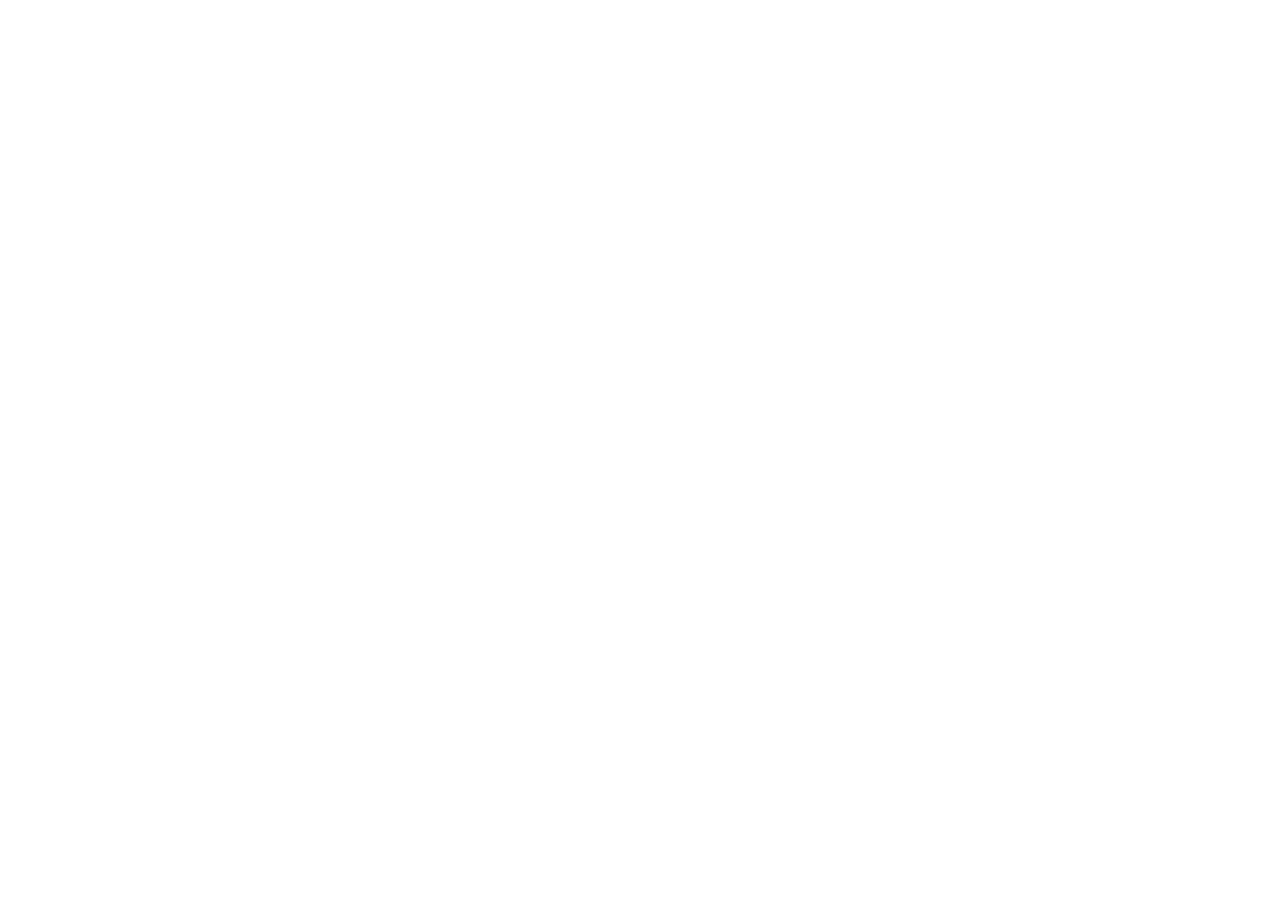
==== commit d8e35b17: "feat: initialize portfolio project with React and Vite Set up the project structure with React, Tail" ====
--- a/index.html
+++ b/index.html
@@ -1,95 +1,58 @@
-<!DOCTYPE html>
-<html lang="en">
-<head>
-<meta charset="UTF-8">
-<meta name="viewport" content="width=device-width, initial-scale=1.0">
-<title>Kaviya Sree N — Full-Stack Web Developer</title>
-<link rel="preconnect" href="https://fonts.googleapis.com">
-<link href="https://fonts.googleapis.com/css2?family=Space+Grotesk:wght@400;500;600;700&family=Inter:wght@400;500;600&family=JetBrains+Mono:wght@400;500;600&display=swap" rel="stylesheet">
-<link rel="stylesheet" href="style.css">
-</head>
-<body class="grid-bg">
+<!doctype html>
+<html lang="en" class="scroll-smooth">
+  <head>
+    <meta charset="UTF-8" />
+    <meta name="viewport" content="width=device-width, initial-scale=1.0" />
+    <title>Kaviya Sree N – CSE Student & Aspiring Software Developer</title>
+    <meta
+      name="description"
+      content="Portfolio of Kaviya Sree N, Computer Science Engineering Student at Chennai Institute of Technology. Exploring software development, data systems, and practical technology solutions."
+    />
+    <meta property="og:type" content="website" />
+    <meta property="og:title" content="Kaviya Sree N – CSE Student & Aspiring Software Developer" />
+    <meta
+      property="og:description"
+      content="Portfolio of Kaviya Sree N, Computer Science Engineering Student at Chennai Institute of Technology. Exploring software development, data systems, and practical technology solutions."
+    />
+    <meta property="og:site_name" content="Kaviya Sree N Portfolio" />
+    <meta name="twitter:card" content="summary_large_image" />
+    <meta name="twitter:title" content="Kaviya Sree N – CSE Student & Aspiring Software Developer" />
+    <meta
+      name="twitter:description"
+      content="Portfolio of Kaviya Sree N, Computer Science Engineering Student at Chennai Institute of Technology."
+    />
 
-<header class="nav">
-  <div class="wrap">
-    <a class="nav-mark" href="index.html">KAVIYA<span>_</span>SREE.N</a>
-    <button class="nav-toggle" aria-label="Toggle menu" aria-expanded="false">☰</button>
-    <ul class="nav-links">
-      <li><a href="index.html" class="active">Home</a></li>
-      <li><a href="about.html">About</a></li>
-      <li><a href="skills.html">Skills</a></li>
-      <li><a href="experience.html">Experience</a></li>
-      <li><a href="projects.html">Projects</a></li>
-      <li><a href="contact.html">Contact</a></li>
-    </ul>
-  </div>
-</header>
+    <!-- Google Fonts: Plus Jakarta Sans & JetBrains Mono -->
+    <link rel="preconnect" href="https://fonts.googleapis.com" />
+    <link rel="preconnect" href="https://fonts.gstatic.com" crossorigin />
+    <link
+      href="https://fonts.googleapis.com/css2?family=JetBrains+Mono:wght@400;500;600&family=Plus+Jakarta+Sans:wght@400;500;600;700&display=swap"
+      rel="stylesheet"
+    />
 
-<section class="hero">
-  <div class="wrap">
-    <div class="hero-frame ticks">
-      <span class="tick-tr"></span><span class="tick-br"></span>
-      <div class="hero-status"><span class="dot"></span>Open to full-stack developer roles &amp; internships</div>
-      <h1>Building the layer<br>between <em>design</em> and <em>data</em>.</h1>
-      <p class="hero-role">Kaviya Sree N — B.E. Computer Science &amp; Engineering, Chennai Institute of Technology</p>
-      <p class="hero-tagline">I work across the stack: React interfaces on top, Django APIs underneath, PostgreSQL holding the record of it all. Currently sharpening that craft on a production Event ERP system, and solving problems for fun on the side — 450 and counting.</p>
-      <div class="hero-cta">
-        <a class="btn btn-primary" href="contact.html">Get in touch</a>
-        <a class="btn btn-ghost" href="projects.html">View projects</a>
-      </div>
-      <div class="hero-meta">
-        <div><strong>8.60</strong>CGPA / 10</div>
-        <div><strong>450+</strong>problems solved</div>
-        <div><strong>2</strong>PRs merged, GSSoC 2026</div>
-      </div>
-    </div>
-  </div>
-</section>
-
-<section>
-  <div class="wrap">
-    <div class="sec-head">
-      <div class="eyebrow">Site map</div>
-      <h2>Find your way around</h2>
-      <p>Five pages, each covering one part of the story — from how I got here to how to reach me.</p>
-    </div>
-    <div class="preview-grid">
-      <a class="preview-card" href="about.html">
-        <h3>About</h3>
-        <p>Summary, education timeline, and certifications.</p>
-        <span class="go">Read the summary →</span>
-      </a>
-      <a class="preview-card" href="skills.html">
-        <h3>Skills &amp; Track Record</h3>
-        <p>The stack I use, plus problem-solving stats across LeetCode, SkillRack, and CodeChef.</p>
-        <span class="go">See the stack →</span>
-      </a>
-      <a class="preview-card" href="experience.html">
-        <h3>Experience</h3>
-        <p>My internship at CITBIF, and open-source work with GirlScript Summer of Code.</p>
-        <span class="go">See the work →</span>
-      </a>
-      <a class="preview-card" href="projects.html">
-        <h3>Projects</h3>
-        <p>An exploded, layer-by-layer view of the Event ERP system, plus what's next.</p>
-        <span class="go">Open the diagram →</span>
-      </a>
-      <a class="preview-card" href="contact.html">
-        <h3>Contact</h3>
-        <p>Email, phone, LinkedIn, and a direct way to send a message.</p>
-        <span class="go">Reach out →</span>
-      </a>
-    </div>
-  </div>
-</section>
-
-<footer class="site-footer">
-  <div class="wrap">
-    <span>Kaviya Sree N — Chennai, Tamil Nadu</span>
-    <span>Rev. 2026</span>
-  </div>
-</footer>
-
-<script src="script.js"></script>
-</body>
+    <!-- Structured Data (JSON-LD) -->
+    <script type="application/ld+json">
+    {
+      "@context": "https://schema.org",
+      "@type": "Person",
+      "name": "Kaviya Sree N",
+      "jobTitle": "Computer Science Engineering Student & Aspiring Software Developer",
+      "alumniOf": {
+        "@type": "CollegeOrUniversity",
+        "name": "Chennai Institute of Technology"
+      },
+      "address": {
+        "@type": "PostalAddress",
+        "addressLocality": "Chennai",
+        "addressRegion": "Tamil Nadu",
+        "addressCountry": "India"
+      },
+      "knowsAbout": ["C++", "Python", "Web Development", "React", "PostgreSQL", "Machine Learning"]
+    }
+    </script>
+  </head>
+  <body class="bg-[#080c14] text-slate-100 antialiased font-sans selection:bg-blue-600/30 selection:text-blue-200">
+    <div id="root"></div>
+    <script type="module" src="/src/main.tsx"></script>
+  </body>
 </html>
